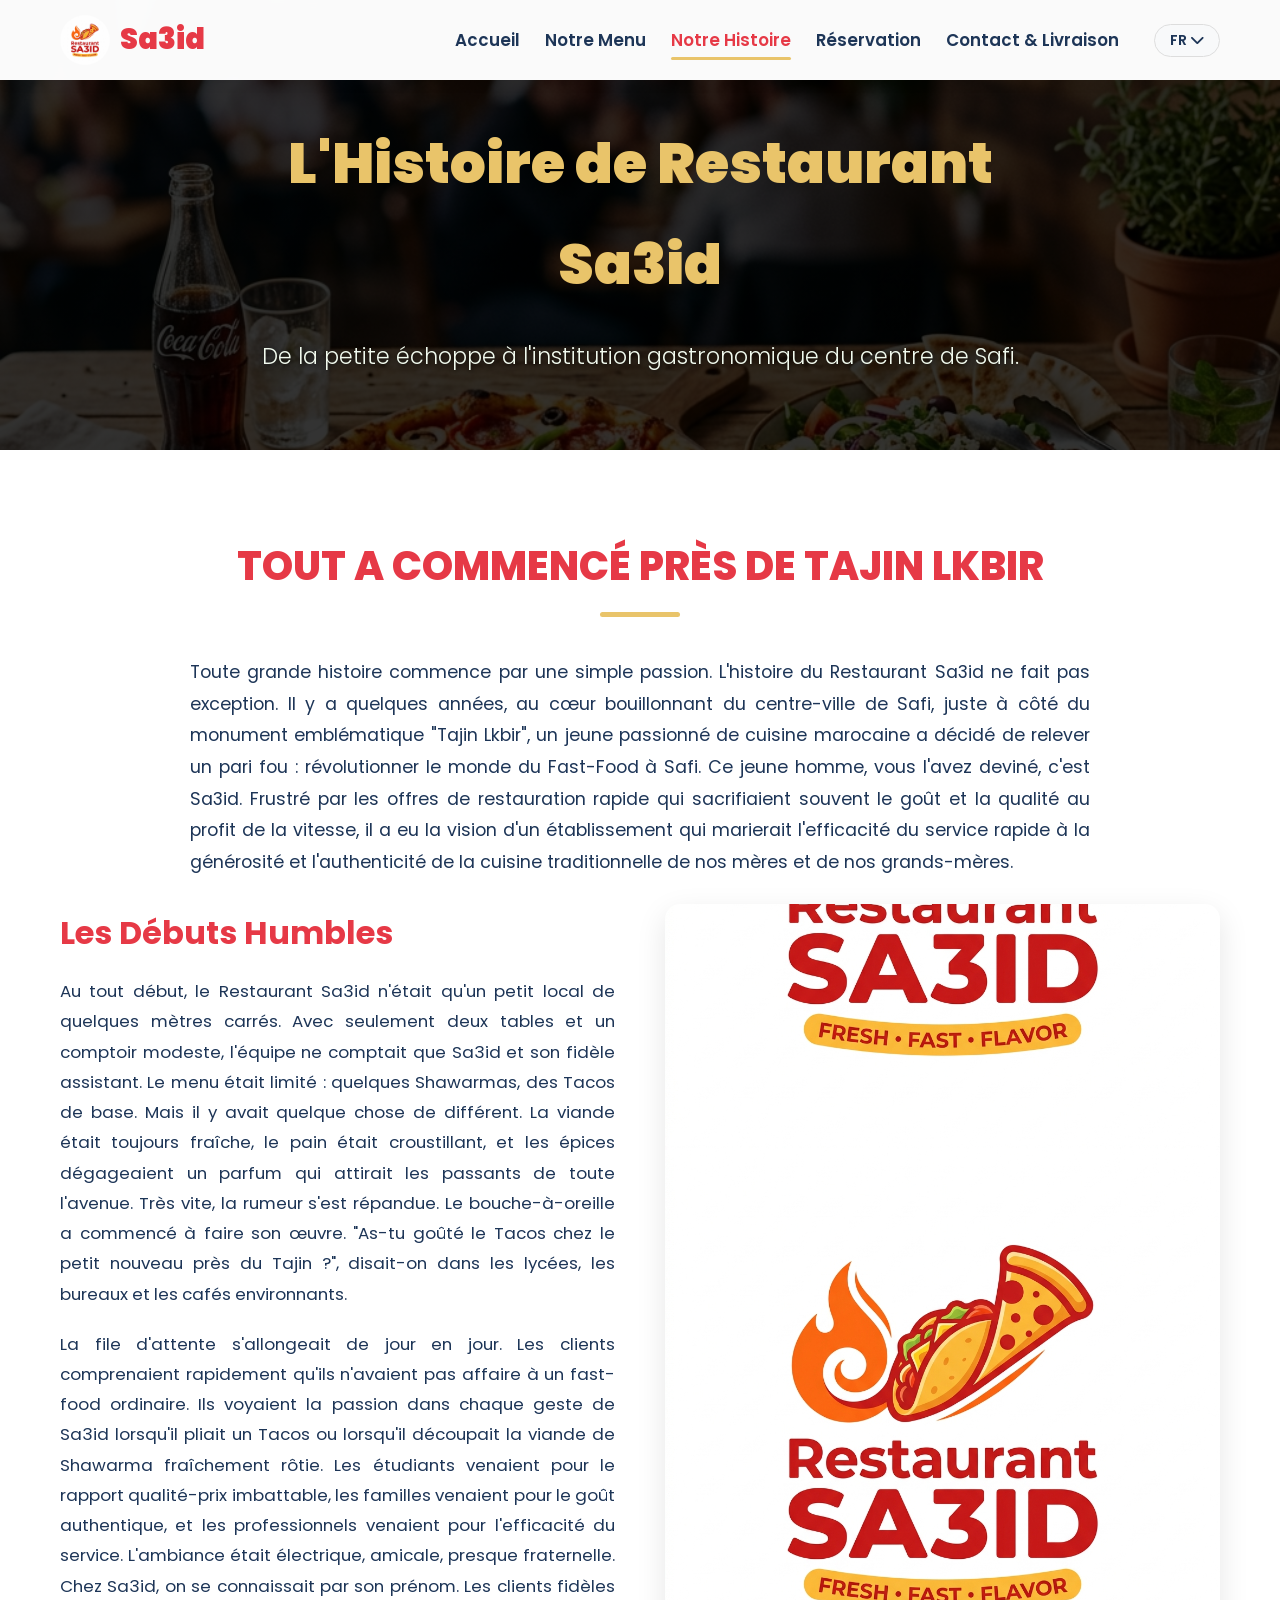
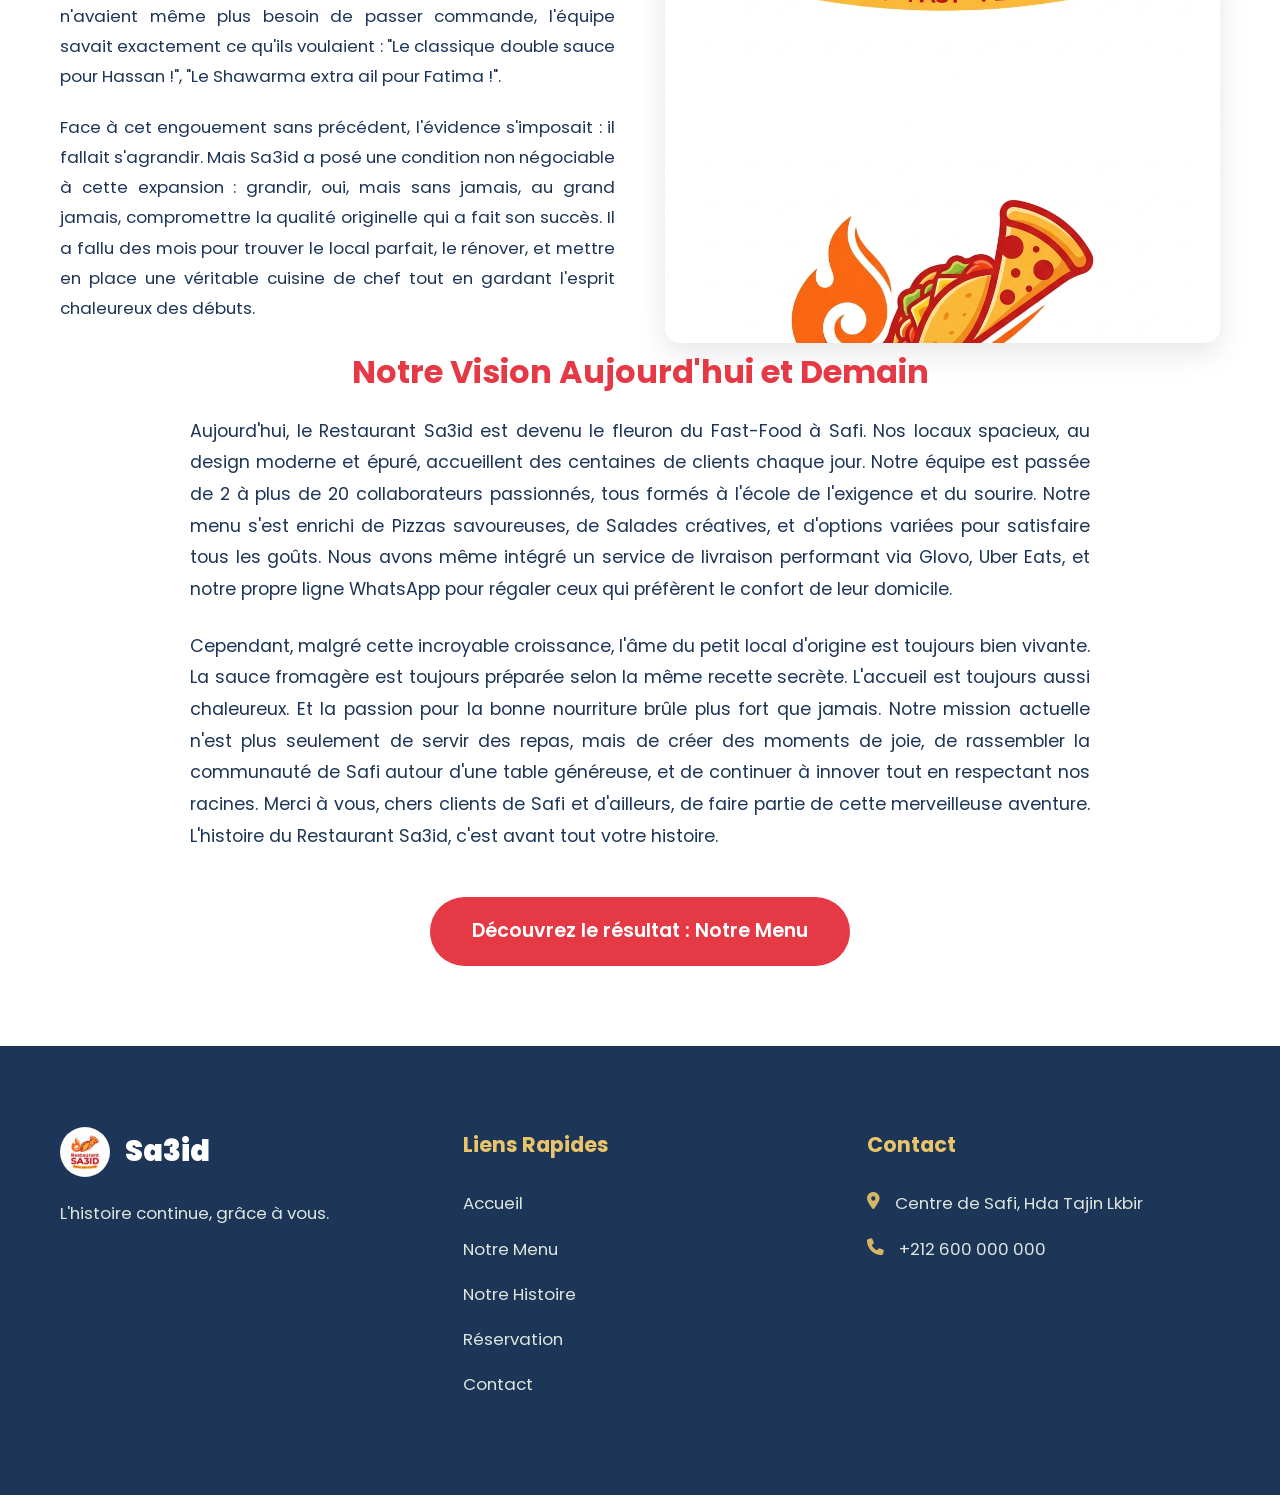
==== about.html @ 067b89a0 "Initial commit: Restaurant Sa3id 5-page website" ====
<!DOCTYPE html>
<html lang="fr">
<head>
    <meta charset="UTF-8">
    <meta name="viewport" content="width=device-width, initial-scale=1.0">
    <title>Notre Histoire - Restaurant Sa3id Safi</title>
    <meta name="description" content="L'histoire inspirante du Restaurant Sa3id. Comment nous sommes devenus l'adresse incontournable du Fast Food au centre de Safi.">
    <link rel="stylesheet" href="styles.css">
    <link href="https://fonts.googleapis.com/css2?family=Poppins:wght@300;400;600;800;900&display=swap" rel="stylesheet">
    <link rel="stylesheet" href="https://cdnjs.cloudflare.com/ajax/libs/font-awesome/6.4.0/css/all.min.css">
</head>
<body>
    <!-- Navbar -->
    <header>
        <div class="container navbar">
            <a href="index.html" class="logo">
                <img src="assets/logo.png" alt="Restaurant Sa3id Logo">
                <span>Sa3id</span>
            </a>
            <nav id="nav-links">
                <a href="index.html">Accueil</a>
                <a href="menu.html">Notre Menu</a>
                <a href="about.html" class="active-link">Notre Histoire</a>
                <a href="reservation.html">Réservation</a>
                <a href="contact.html">Contact & Livraison</a>
                <div class="lang-selector">
                    <button>FR <i class="fas fa-chevron-down"></i></button>
                    <div class="lang-dropdown">
                        <a href="#" class="lang-btn" data-lang="EN">EN</a>
                        <a href="#" class="lang-btn" data-lang="AR">AR</a>
                        <a href="#" class="lang-btn" data-lang="ES">ES</a>
                    </div>
                </div>
            </nav>
            <div class="menu-btn" id="menu-btn">
                <i class="fas fa-bars"></i>
            </div>
        </div>
    </header>

    <!-- Page Header -->
    <div class="page-header" style="background-image: linear-gradient(rgba(0,0,0,0.8), rgba(0,0,0,0.8)), url('assets/hero.png');">
        <div class="container text-center">
            <h1>L'Histoire de Restaurant Sa3id</h1>
            <p>De la petite échoppe à l'institution gastronomique du centre de Safi.</p>
        </div>
    </div>

    <!-- Intro Text -->
    <section class="section">
        <div class="container">
            <div class="long-text-block text-center mb-50">
                <h2 class="section-title">Tout a commencé près de Tajin Lkbir</h2>
                <p>Toute grande histoire commence par une simple passion. L'histoire du Restaurant Sa3id ne fait pas exception. Il y a quelques années, au cœur bouillonnant du centre-ville de Safi, juste à côté du monument emblématique "Tajin Lkbir", un jeune passionné de cuisine marocaine a décidé de relever un pari fou : révolutionner le monde du Fast-Food à Safi. Ce jeune homme, vous l'avez deviné, c'est Sa3id. Frustré par les offres de restauration rapide qui sacrifiaient souvent le goût et la qualité au profit de la vitesse, il a eu la vision d'un établissement qui marierait l'efficacité du service rapide à la générosité et l'authenticité de la cuisine traditionnelle de nos mères et de nos grands-mères.</p>
            </div>

            <div class="content-grid">
                <div class="content-text">
                    <h3 style="font-size: 2rem; color: var(--primary-color); margin-bottom: 15px;">Les Débuts Humbles</h3>
                    <p>Au tout début, le Restaurant Sa3id n'était qu'un petit local de quelques mètres carrés. Avec seulement deux tables et un comptoir modeste, l'équipe ne comptait que Sa3id et son fidèle assistant. Le menu était limité : quelques Shawarmas, des Tacos de base. Mais il y avait quelque chose de différent. La viande était toujours fraîche, le pain était croustillant, et les épices dégageaient un parfum qui attirait les passants de toute l'avenue. Très vite, la rumeur s'est répandue. Le bouche-à-oreille a commencé à faire son œuvre. "As-tu goûté le Tacos chez le petit nouveau près du Tajin ?", disait-on dans les lycées, les bureaux et les cafés environnants.</p>
                    <p>La file d'attente s'allongeait de jour en jour. Les clients comprenaient rapidement qu'ils n'avaient pas affaire à un fast-food ordinaire. Ils voyaient la passion dans chaque geste de Sa3id lorsqu'il pliait un Tacos ou lorsqu'il découpait la viande de Shawarma fraîchement rôtie. Les étudiants venaient pour le rapport qualité-prix imbattable, les familles venaient pour le goût authentique, et les professionnels venaient pour l'efficacité du service. L'ambiance était électrique, amicale, presque fraternelle. Chez Sa3id, on se connaissait par son prénom. Les clients fidèles n'avaient même plus besoin de passer commande, l'équipe savait exactement ce qu'ils voulaient : "Le classique double sauce pour Hassan !", "Le Shawarma extra ail pour Fatima !".</p>
                    <p>Face à cet engouement sans précédent, l'évidence s'imposait : il fallait s'agrandir. Mais Sa3id a posé une condition non négociable à cette expansion : grandir, oui, mais sans jamais, au grand jamais, compromettre la qualité originelle qui a fait son succès. Il a fallu des mois pour trouver le local parfait, le rénover, et mettre en place une véritable cuisine de chef tout en gardant l'esprit chaleureux des débuts.</p>
                </div>
                <div class="content-image" style="background-image: url('assets/logo.png'); border-radius: 15px; background-size: contain; background-color: var(--white); box-shadow: 0 10px 30px rgba(0,0,0,0.1);"></div>
            </div>

            <div class="long-text-block mt-50 text-center">
                <h3 style="font-size: 2rem; color: var(--primary-color); margin-bottom: 15px;">Notre Vision Aujourd'hui et Demain</h3>
                <p>Aujourd'hui, le Restaurant Sa3id est devenu le fleuron du Fast-Food à Safi. Nos locaux spacieux, au design moderne et épuré, accueillent des centaines de clients chaque jour. Notre équipe est passée de 2 à plus de 20 collaborateurs passionnés, tous formés à l'école de l'exigence et du sourire. Notre menu s'est enrichi de Pizzas savoureuses, de Salades créatives, et d'options variées pour satisfaire tous les goûts. Nous avons même intégré un service de livraison performant via Glovo, Uber Eats, et notre propre ligne WhatsApp pour régaler ceux qui préfèrent le confort de leur domicile.</p>
                <p>Cependant, malgré cette incroyable croissance, l'âme du petit local d'origine est toujours bien vivante. La sauce fromagère est toujours préparée selon la même recette secrète. L'accueil est toujours aussi chaleureux. Et la passion pour la bonne nourriture brûle plus fort que jamais. Notre mission actuelle n'est plus seulement de servir des repas, mais de créer des moments de joie, de rassembler la communauté de Safi autour d'une table généreuse, et de continuer à innover tout en respectant nos racines. Merci à vous, chers clients de Safi et d'ailleurs, de faire partie de cette merveilleuse aventure. L'histoire du Restaurant Sa3id, c'est avant tout votre histoire.</p>
                <a href="menu.html" class="btn btn-primary mt-20" style="padding: 15px 40px; font-size: 1.2rem;">Découvrez le résultat : Notre Menu</a>
            </div>
        </div>
    </section>

    <!-- Footer -->
    <footer>
        <div class="container footer-grid">
            <div class="footer-col">
                <div class="logo-footer">
                    <img src="assets/logo.png" alt="Restaurant Sa3id Logo">
                    <span>Sa3id</span>
                </div>
                <p>L'histoire continue, grâce à vous.</p>
            </div>
            <div class="footer-col">
                <h4>Liens Rapides</h4>
                <ul class="footer-links">
                    <li><a href="index.html">Accueil</a></li>
                    <li><a href="menu.html">Notre Menu</a></li>
                    <li><a href="about.html">Notre Histoire</a></li>
                    <li><a href="reservation.html">Réservation</a></li>
                    <li><a href="contact.html">Contact</a></li>
                </ul>
            </div>
            <div class="footer-col">
                <h4>Contact</h4>
                <p><i class="fas fa-map-marker-alt"></i> Centre de Safi, Hda Tajin Lkbir</p>
                <p><i class="fas fa-phone"></i> +212 600 000 000</p>
            </div>
        </div>
    </footer>

    <script src="script.js"></script>
</body>
</html>
---- styles.css ----
/* Reset & Core Styles */
* {
    margin: 0;
    padding: 0;
    box-sizing: border-box;
}

:root {
    --primary-color: #E63946; /* Vibrant Red */
    --secondary-color: #F4A261; /* Orange */
    --accent-color: #E9C46A; /* Warm Yellow */
    --text-dark: #1D3557;
    --text-light: #F1FAEE;
    --bg-light: #F8F9FA;
    --white: #ffffff;
    --transition: all 0.3s ease;
}

body {
    font-family: 'Poppins', sans-serif;
    line-height: 1.8; /* Increased line height for readability */
    color: var(--text-dark);
    background-color: var(--white);
    overflow-x: hidden;
    font-size: 1.05rem;
}

a {
    text-decoration: none;
    color: inherit;
    transition: var(--transition);
}

.container {
    max-width: 1200px;
    margin: 0 auto;
    padding: 0 20px;
}

.section {
    padding: 80px 0;
}

.section-title {
    text-align: center;
    font-size: 2.5rem;
    font-weight: 800;
    margin-bottom: 40px;
    color: var(--primary-color);
    text-transform: uppercase;
    position: relative;
}

.section-title.text-left {
    text-align: left;
}
.section-title.text-left::after {
    margin: 10px 0 0;
}

.section-title::after {
    content: '';
    display: block;
    width: 80px;
    height: 5px;
    background-color: var(--accent-color);
    margin: 10px auto 0;
    border-radius: 3px;
}

.bg-light {
    background-color: var(--bg-light);
}

.text-center {
    text-align: center;
}

.hidden {
    display: none;
}

.text-success {
    color: #2a9d8f;
    font-weight: 600;
    margin-top: 20px;
    text-align: center;
}

.mb-50 { margin-bottom: 50px; }
.mt-50 { margin-top: 50px; }
.mt-20 { margin-top: 20px; }
.text-primary { color: var(--primary-color); }

/* Buttons */
.btn {
    display: inline-block;
    padding: 12px 30px;
    border-radius: 50px;
    font-weight: 600;
    cursor: pointer;
    transition: var(--transition);
    border: 2px solid transparent;
}

.btn-primary {
    background-color: var(--primary-color);
    color: var(--white);
}

.btn-primary:hover {
    background-color: #c92a36;
    transform: translateY(-3px);
    box-shadow: 0 10px 20px rgba(230, 57, 70, 0.3);
}

.btn-outline {
    background-color: transparent;
    color: var(--white);
    border-color: var(--white);
}

.btn-outline:hover {
    background-color: var(--white);
    color: var(--text-dark);
    transform: translateY(-3px);
}

.btn-block {
    display: block;
    width: 100%;
}

/* Navbar */
header {
    background-color: rgba(255, 255, 255, 0.98);
    backdrop-filter: blur(10px);
    position: fixed;
    width: 100%;
    top: 0;
    z-index: 1000;
    box-shadow: 0 2px 15px rgba(0,0,0,0.05);
}

.navbar {
    display: flex;
    justify-content: space-between;
    align-items: center;
    height: 80px;
}

.logo {
    display: flex;
    align-items: center;
    gap: 10px;
    font-size: 1.8rem;
    font-weight: 900;
    color: var(--primary-color);
}

.logo img {
    height: 50px;
    width: auto;
    border-radius: 50%;
}

nav {
    display: flex;
    gap: 25px;
    align-items: center;
}

nav a {
    font-weight: 600;
    color: var(--text-dark);
    position: relative;
}

nav a:hover, nav a.active-link {
    color: var(--primary-color);
}

nav a.active-link::after {
    content: '';
    position: absolute;
    bottom: -5px;
    left: 0;
    width: 100%;
    height: 3px;
    background-color: var(--accent-color);
    border-radius: 2px;
}

.menu-btn {
    display: none;
    font-size: 1.8rem;
    cursor: pointer;
    color: var(--primary-color);
}

/* Language Selector */
.lang-selector {
    position: relative;
    margin-left: 10px;
}

.lang-selector button {
    background: var(--bg-light);
    border: 1px solid #ddd;
    border-radius: 20px;
    padding: 5px 15px;
    font-family: inherit;
    font-weight: 600;
    cursor: pointer;
    font-size: 0.9rem;
    color: var(--text-dark);
    transition: var(--transition);
}
.lang-selector button:hover {
    background: #e9ecef;
}

.lang-dropdown {
    position: absolute;
    top: 130%;
    right: 0;
    background: var(--white);
    box-shadow: 0 5px 25px rgba(0,0,0,0.1);
    border-radius: 8px;
    flex-direction: column;
    min-width: 80px;
    display: none;
    overflow: hidden;
}

.lang-selector:hover .lang-dropdown {
    display: flex;
}

.lang-dropdown a {
    padding: 12px 15px;
    text-align: center;
    font-weight: 600;
    border-bottom: 1px solid #eee;
}
.lang-dropdown a:last-child { border-bottom: none; }
.lang-dropdown a:hover {
    background: var(--bg-light);
    color: var(--primary-color);
}

/* Page Header & Hero */
.hero, .page-header {
    background-size: cover;
    background-position: center;
    background-attachment: fixed;
    display: flex;
    align-items: center;
    justify-content: center;
    text-align: center;
    color: var(--text-light);
    padding-top: 80px; /* Offset for navbar */
}

.hero { height: 100vh; }
.page-header { height: 50vh; min-height: 400px; }

.hero-content, .page-header .container {
    max-width: 900px;
    padding: 0 20px;
}

.hero h1 {
    font-size: 4.5rem;
    font-weight: 900;
    margin-bottom: 20px;
    text-shadow: 2px 2px 10px rgba(0,0,0,0.5);
    color: var(--white);
    line-height: 1.1;
}

.page-header h1 {
    font-size: 3.5rem;
    font-weight: 900;
    margin-bottom: 20px;
    color: var(--accent-color);
}

.hero p.hero-subtitle, .page-header p {
    font-size: 1.4rem;
    margin-bottom: 40px;
    text-shadow: 1px 1px 5px rgba(0,0,0,0.8);
    font-weight: 300;
}

.hero-buttons {
    display: flex;
    gap: 20px;
    justify-content: center;
}

/* Content Layouts */
.content-grid {
    display: grid;
    grid-template-columns: 1fr 1fr;
    gap: 50px;
    align-items: center;
}
.content-grid.reverse {
    direction: rtl;
}
.content-grid.reverse > * {
    direction: ltr;
}

.content-text p {
    margin-bottom: 20px;
    text-align: justify;
}

.content-image {
    width: 100%;
    height: 100%;
    min-height: 450px;
    background-size: cover;
    background-position: center;
    border-radius: 20px;
    box-shadow: 0 20px 40px rgba(0,0,0,0.15);
}

.long-text-block {
    max-width: 900px;
    margin: 0 auto;
}
.long-text-block p {
    margin-bottom: 25px;
    font-size: 1.1rem;
    text-align: justify;
}

/* Delivery Section */
.delivery-options {
    display: flex;
    justify-content: center;
    align-items: center;
    gap: 30px;
    margin-top: 40px;
    flex-wrap: wrap;
}

.delivery-btn {
    display: flex;
    align-items: center;
    justify-content: center;
    background: var(--white);
    padding: 15px 30px;
    border-radius: 15px;
    box-shadow: 0 5px 20px rgba(0,0,0,0.08);
    transition: var(--transition);
    border: 2px solid transparent;
}

.delivery-btn:hover {
    transform: translateY(-8px);
    box-shadow: 0 15px 30px rgba(0,0,0,0.15);
    border-color: var(--primary-color);
}

.delivery-btn.whatsapp {
    background-color: #25D366;
    color: var(--white);
    font-size: 1.2rem;
    font-weight: 700;
    gap: 10px;
    border-color: #25D366;
}
.delivery-btn.whatsapp:hover {
    background-color: #20BA56;
    color: white;
}

/* CTA Section */
.cta-section {
    background-color: var(--primary-color);
    color: var(--white);
    padding: 100px 0;
}
.cta-section .btn-primary {
    background-color: var(--white);
    color: var(--primary-color);
}
.cta-section .btn-primary:hover {
    background-color: var(--accent-color);
    color: var(--text-dark);
}

/* Footer */
footer {
    background-color: var(--text-dark);
    color: var(--text-light);
    padding: 80px 0 30px;
}

.footer-grid {
    display: grid;
    grid-template-columns: repeat(auto-fit, minmax(250px, 1fr));
    gap: 50px;
    margin-bottom: 50px;
}

.logo-footer {
    display: flex;
    align-items: center;
    gap: 15px;
    font-size: 1.8rem;
    font-weight: 900;
    color: var(--white);
    margin-bottom: 20px;
}

.logo-footer img {
    height: 50px;
    border-radius: 50%;
}

.footer-col h4 {
    color: var(--accent-color);
    margin-bottom: 25px;
    font-size: 1.3rem;
    font-weight: 700;
}

.footer-col p {
    margin-bottom: 15px;
    display: flex;
    align-items: flex-start;
    gap: 15px;
    opacity: 0.9;
}
.footer-col p i { margin-top: 5px; color: var(--accent-color); }

.footer-links {
    list-style: none;
}
.footer-links li {
    margin-bottom: 15px;
}
.footer-links a {
    opacity: 0.9;
}
.footer-links a:hover {
    opacity: 1;
    color: var(--primary-color);
    padding-left: 5px;
}

.copyright {
    text-align: center;
    padding-top: 30px;
    border-top: 1px solid rgba(255,255,255,0.1);
    font-size: 0.95rem;
    opacity: 0.8;
}

/* Responsive */
@media (max-width: 992px) {
    .content-grid {
        grid-template-columns: 1fr;
        gap: 40px;
    }
    .content-grid.reverse {
        direction: ltr;
    }
    .content-image {
        min-height: 300px;
    }
}

@media (max-width: 768px) {
    .menu-btn {
        display: block;
    }

    nav {
        display: none; 
        flex-direction: column;
        position: absolute;
        top: 80px;
        left: 0;
        width: 100%;
        background: var(--white);
        padding: 30px;
        box-shadow: 0 10px 20px rgba(0,0,0,0.1);
        gap: 20px;
    }

    nav.active {
        display: flex;
    }

    .hero h1 { font-size: 3rem; }
    .page-header h1 { font-size: 2.5rem; }
    .hero-buttons { flex-direction: column; }
    
    .delivery-options { flex-direction: column; }
    .delivery-btn { width: 100%; }
}
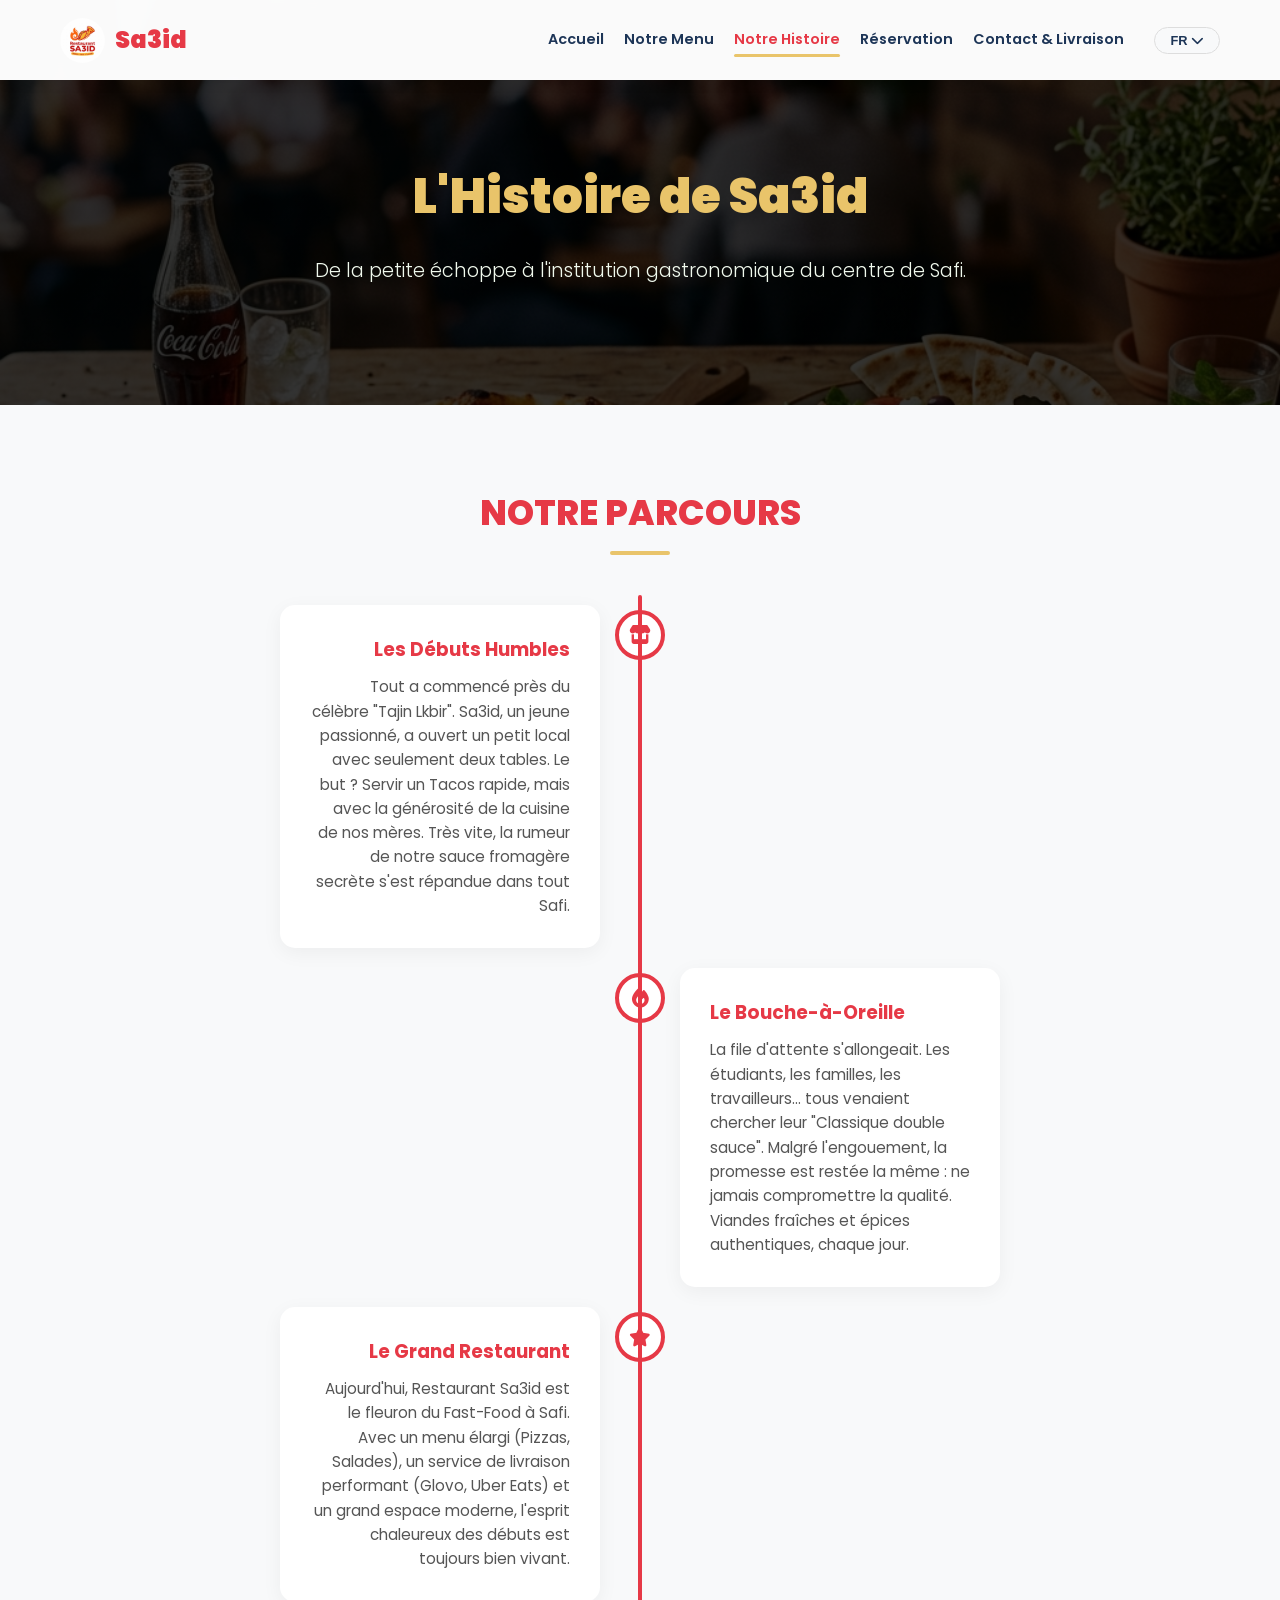
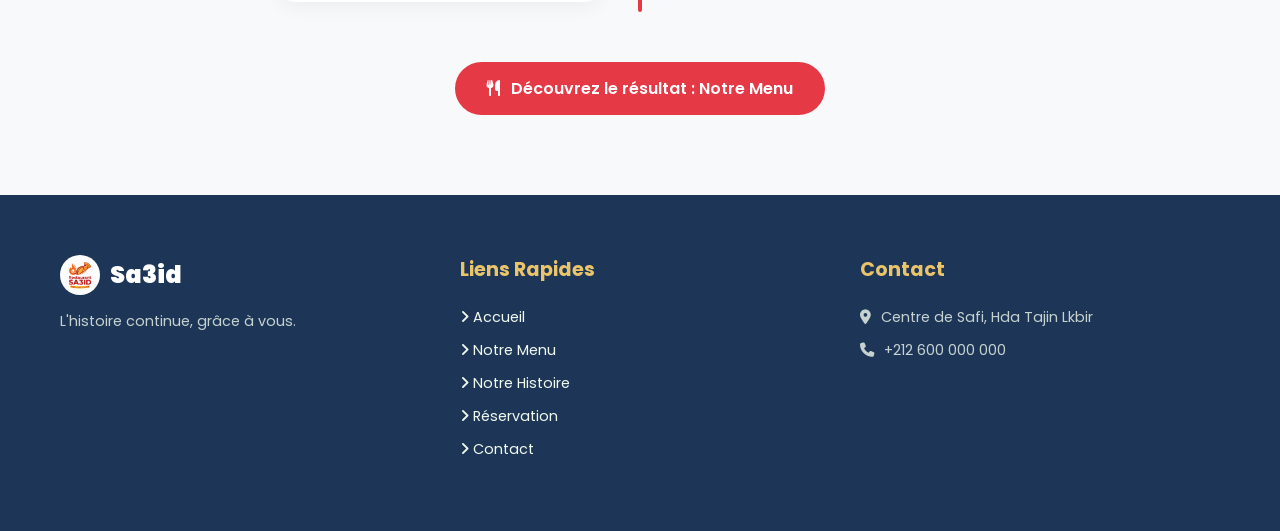
==== commit bf09db72: "UI Redesign: Added scroll animations, FontAwesome icons, grid layouts, and timelines to improve read" ====
--- a/about.html
+++ b/about.html
@@ -40,42 +40,57 @@
 
     <!-- Page Header -->
     <div class="page-header" style="background-image: linear-gradient(rgba(0,0,0,0.8), rgba(0,0,0,0.8)), url('assets/hero.png');">
-        <div class="container text-center">
-            <h1>L'Histoire de Restaurant Sa3id</h1>
+        <div class="container text-center animate-on-scroll">
+            <h1>L'Histoire de Sa3id</h1>
             <p>De la petite échoppe à l'institution gastronomique du centre de Safi.</p>
         </div>
     </div>
 
-    <!-- Intro Text -->
-    <section class="section">
+    <!-- Timeline Section -->
+    <section class="section bg-light">
         <div class="container">
-            <div class="long-text-block text-center mb-50">
-                <h2 class="section-title">Tout a commencé près de Tajin Lkbir</h2>
-                <p>Toute grande histoire commence par une simple passion. L'histoire du Restaurant Sa3id ne fait pas exception. Il y a quelques années, au cœur bouillonnant du centre-ville de Safi, juste à côté du monument emblématique "Tajin Lkbir", un jeune passionné de cuisine marocaine a décidé de relever un pari fou : révolutionner le monde du Fast-Food à Safi. Ce jeune homme, vous l'avez deviné, c'est Sa3id. Frustré par les offres de restauration rapide qui sacrifiaient souvent le goût et la qualité au profit de la vitesse, il a eu la vision d'un établissement qui marierait l'efficacité du service rapide à la générosité et l'authenticité de la cuisine traditionnelle de nos mères et de nos grands-mères.</p>
+            <h2 class="section-title animate-on-scroll">Notre Parcours</h2>
+            
+            <div class="timeline">
+                
+                <!-- Timeline Item 1 -->
+                <div class="timeline-item left animate-on-scroll delay-1">
+                    <div class="timeline-icon"><i class="fas fa-store"></i></div>
+                    <div class="timeline-content">
+                        <h3>Les Débuts Humbles</h3>
+                        <p>Tout a commencé près du célèbre "Tajin Lkbir". Sa3id, un jeune passionné, a ouvert un petit local avec seulement deux tables. Le but ? Servir un Tacos rapide, mais avec la générosité de la cuisine de nos mères. Très vite, la rumeur de notre sauce fromagère secrète s'est répandue dans tout Safi.</p>
+                    </div>
+                </div>
+
+                <!-- Timeline Item 2 -->
+                <div class="timeline-item right animate-on-scroll delay-2">
+                    <div class="timeline-icon"><i class="fas fa-fire"></i></div>
+                    <div class="timeline-content">
+                        <h3>Le Bouche-à-Oreille</h3>
+                        <p>La file d'attente s'allongeait. Les étudiants, les familles, les travailleurs... tous venaient chercher leur "Classique double sauce". Malgré l'engouement, la promesse est restée la même : ne jamais compromettre la qualité. Viandes fraîches et épices authentiques, chaque jour.</p>
+                    </div>
+                </div>
+
+                <!-- Timeline Item 3 -->
+                <div class="timeline-item left animate-on-scroll delay-3">
+                    <div class="timeline-icon"><i class="fas fa-star"></i></div>
+                    <div class="timeline-content">
+                        <h3>Le Grand Restaurant</h3>
+                        <p>Aujourd'hui, Restaurant Sa3id est le fleuron du Fast-Food à Safi. Avec un menu élargi (Pizzas, Salades), un service de livraison performant (Glovo, Uber Eats) et un grand espace moderne, l'esprit chaleureux des débuts est toujours bien vivant.</p>
+                    </div>
+                </div>
+
             </div>
 
-            <div class="content-grid">
-                <div class="content-text">
-                    <h3 style="font-size: 2rem; color: var(--primary-color); margin-bottom: 15px;">Les Débuts Humbles</h3>
-                    <p>Au tout début, le Restaurant Sa3id n'était qu'un petit local de quelques mètres carrés. Avec seulement deux tables et un comptoir modeste, l'équipe ne comptait que Sa3id et son fidèle assistant. Le menu était limité : quelques Shawarmas, des Tacos de base. Mais il y avait quelque chose de différent. La viande était toujours fraîche, le pain était croustillant, et les épices dégageaient un parfum qui attirait les passants de toute l'avenue. Très vite, la rumeur s'est répandue. Le bouche-à-oreille a commencé à faire son œuvre. "As-tu goûté le Tacos chez le petit nouveau près du Tajin ?", disait-on dans les lycées, les bureaux et les cafés environnants.</p>
-                    <p>La file d'attente s'allongeait de jour en jour. Les clients comprenaient rapidement qu'ils n'avaient pas affaire à un fast-food ordinaire. Ils voyaient la passion dans chaque geste de Sa3id lorsqu'il pliait un Tacos ou lorsqu'il découpait la viande de Shawarma fraîchement rôtie. Les étudiants venaient pour le rapport qualité-prix imbattable, les familles venaient pour le goût authentique, et les professionnels venaient pour l'efficacité du service. L'ambiance était électrique, amicale, presque fraternelle. Chez Sa3id, on se connaissait par son prénom. Les clients fidèles n'avaient même plus besoin de passer commande, l'équipe savait exactement ce qu'ils voulaient : "Le classique double sauce pour Hassan !", "Le Shawarma extra ail pour Fatima !".</p>
-                    <p>Face à cet engouement sans précédent, l'évidence s'imposait : il fallait s'agrandir. Mais Sa3id a posé une condition non négociable à cette expansion : grandir, oui, mais sans jamais, au grand jamais, compromettre la qualité originelle qui a fait son succès. Il a fallu des mois pour trouver le local parfait, le rénover, et mettre en place une véritable cuisine de chef tout en gardant l'esprit chaleureux des débuts.</p>
-                </div>
-                <div class="content-image" style="background-image: url('assets/logo.png'); border-radius: 15px; background-size: contain; background-color: var(--white); box-shadow: 0 10px 30px rgba(0,0,0,0.1);"></div>
-            </div>
-
-            <div class="long-text-block mt-50 text-center">
-                <h3 style="font-size: 2rem; color: var(--primary-color); margin-bottom: 15px;">Notre Vision Aujourd'hui et Demain</h3>
-                <p>Aujourd'hui, le Restaurant Sa3id est devenu le fleuron du Fast-Food à Safi. Nos locaux spacieux, au design moderne et épuré, accueillent des centaines de clients chaque jour. Notre équipe est passée de 2 à plus de 20 collaborateurs passionnés, tous formés à l'école de l'exigence et du sourire. Notre menu s'est enrichi de Pizzas savoureuses, de Salades créatives, et d'options variées pour satisfaire tous les goûts. Nous avons même intégré un service de livraison performant via Glovo, Uber Eats, et notre propre ligne WhatsApp pour régaler ceux qui préfèrent le confort de leur domicile.</p>
-                <p>Cependant, malgré cette incroyable croissance, l'âme du petit local d'origine est toujours bien vivante. La sauce fromagère est toujours préparée selon la même recette secrète. L'accueil est toujours aussi chaleureux. Et la passion pour la bonne nourriture brûle plus fort que jamais. Notre mission actuelle n'est plus seulement de servir des repas, mais de créer des moments de joie, de rassembler la communauté de Safi autour d'une table généreuse, et de continuer à innover tout en respectant nos racines. Merci à vous, chers clients de Safi et d'ailleurs, de faire partie de cette merveilleuse aventure. L'histoire du Restaurant Sa3id, c'est avant tout votre histoire.</p>
-                <a href="menu.html" class="btn btn-primary mt-20" style="padding: 15px 40px; font-size: 1.2rem;">Découvrez le résultat : Notre Menu</a>
+            <div class="text-center mt-50 animate-on-scroll">
+                <a href="menu.html" class="btn btn-primary"><i class="fas fa-utensils"></i> Découvrez le résultat : Notre Menu</a>
             </div>
         </div>
     </section>
 
     <!-- Footer -->
     <footer>
-        <div class="container footer-grid">
+        <div class="container footer-grid animate-on-scroll">
             <div class="footer-col">
                 <div class="logo-footer">
                     <img src="assets/logo.png" alt="Restaurant Sa3id Logo">
@@ -86,11 +101,11 @@
             <div class="footer-col">
                 <h4>Liens Rapides</h4>
                 <ul class="footer-links">
-                    <li><a href="index.html">Accueil</a></li>
-                    <li><a href="menu.html">Notre Menu</a></li>
-                    <li><a href="about.html">Notre Histoire</a></li>
-                    <li><a href="reservation.html">Réservation</a></li>
-                    <li><a href="contact.html">Contact</a></li>
+                    <li><a href="index.html"><i class="fas fa-angle-right"></i> Accueil</a></li>
+                    <li><a href="menu.html"><i class="fas fa-angle-right"></i> Notre Menu</a></li>
+                    <li><a href="about.html"><i class="fas fa-angle-right"></i> Notre Histoire</a></li>
+                    <li><a href="reservation.html"><i class="fas fa-angle-right"></i> Réservation</a></li>
+                    <li><a href="contact.html"><i class="fas fa-angle-right"></i> Contact</a></li>
                 </ul>
             </div>
             <div class="footer-col">
--- a/styles.css
+++ b/styles.css
@@ -6,9 +6,9 @@
 }
 
 :root {
-    --primary-color: #E63946; /* Vibrant Red */
-    --secondary-color: #F4A261; /* Orange */
-    --accent-color: #E9C46A; /* Warm Yellow */
+    --primary-color: #E63946;
+    --secondary-color: #F4A261;
+    --accent-color: #E9C46A;
     --text-dark: #1D3557;
     --text-light: #F1FAEE;
     --bg-light: #F8F9FA;
@@ -18,11 +18,11 @@
 
 body {
     font-family: 'Poppins', sans-serif;
-    line-height: 1.8; /* Increased line height for readability */
+    line-height: 1.6;
     color: var(--text-dark);
     background-color: var(--white);
     overflow-x: hidden;
-    font-size: 1.05rem;
+    font-size: 1rem;
 }
 
 a {
@@ -41,60 +41,58 @@
     padding: 80px 0;
 }
 
+/* Animations Classes (Hidden initially, then animated via JS) */
+.animate-on-scroll {
+    opacity: 0;
+    transform: translateY(30px);
+    transition: opacity 0.8s ease-out, transform 0.8s ease-out;
+}
+.animate-on-scroll.is-visible {
+    opacity: 1;
+    transform: translateY(0);
+}
+.delay-1 { transition-delay: 0.1s; }
+.delay-2 { transition-delay: 0.2s; }
+.delay-3 { transition-delay: 0.3s; }
+
+/* Titles */
 .section-title {
     text-align: center;
-    font-size: 2.5rem;
+    font-size: 2.2rem;
     font-weight: 800;
     margin-bottom: 40px;
     color: var(--primary-color);
     text-transform: uppercase;
     position: relative;
 }
-
-.section-title.text-left {
-    text-align: left;
-}
-.section-title.text-left::after {
-    margin: 10px 0 0;
-}
-
 .section-title::after {
     content: '';
     display: block;
-    width: 80px;
-    height: 5px;
+    width: 60px;
+    height: 4px;
     background-color: var(--accent-color);
     margin: 10px auto 0;
-    border-radius: 3px;
-}
-
-.bg-light {
-    background-color: var(--bg-light);
-}
-
-.text-center {
-    text-align: center;
-}
-
-.hidden {
-    display: none;
-}
-
-.text-success {
-    color: #2a9d8f;
-    font-weight: 600;
-    margin-top: 20px;
-    text-align: center;
-}
-
+    border-radius: 2px;
+}
+.section-title.text-left { text-align: left; }
+.section-title.text-left::after { margin: 10px 0 0; }
+.text-center { text-align: center; }
+
+/* Utilities */
+.bg-light { background-color: var(--bg-light); }
 .mb-50 { margin-bottom: 50px; }
 .mt-50 { margin-top: 50px; }
 .mt-20 { margin-top: 20px; }
 .text-primary { color: var(--primary-color); }
+.hidden { display: none; }
+.text-success { color: #2a9d8f; font-weight: 600; text-align: center; }
 
 /* Buttons */
 .btn {
-    display: inline-block;
+    display: inline-flex;
+    align-items: center;
+    justify-content: center;
+    gap: 10px;
     padding: 12px 30px;
     border-radius: 50px;
     font-weight: 600;
@@ -102,34 +100,19 @@
     transition: var(--transition);
     border: 2px solid transparent;
 }
-
-.btn-primary {
-    background-color: var(--primary-color);
-    color: var(--white);
-}
-
+.btn-primary { background-color: var(--primary-color); color: var(--white); }
 .btn-primary:hover {
     background-color: #c92a36;
     transform: translateY(-3px);
     box-shadow: 0 10px 20px rgba(230, 57, 70, 0.3);
 }
-
-.btn-outline {
-    background-color: transparent;
-    color: var(--white);
-    border-color: var(--white);
-}
-
+.btn-outline { background-color: transparent; color: var(--white); border-color: var(--white); }
 .btn-outline:hover {
     background-color: var(--white);
     color: var(--text-dark);
     transform: translateY(-3px);
 }
-
-.btn-block {
-    display: block;
-    width: 100%;
-}
+.btn-block { display: block; width: 100%; }
 
 /* Navbar */
 header {
@@ -141,45 +124,24 @@
     z-index: 1000;
     box-shadow: 0 2px 15px rgba(0,0,0,0.05);
 }
-
 .navbar {
     display: flex;
     justify-content: space-between;
     align-items: center;
     height: 80px;
 }
-
 .logo {
     display: flex;
     align-items: center;
     gap: 10px;
-    font-size: 1.8rem;
+    font-size: 1.5rem;
     font-weight: 900;
     color: var(--primary-color);
 }
-
-.logo img {
-    height: 50px;
-    width: auto;
-    border-radius: 50%;
-}
-
-nav {
-    display: flex;
-    gap: 25px;
-    align-items: center;
-}
-
-nav a {
-    font-weight: 600;
-    color: var(--text-dark);
-    position: relative;
-}
-
-nav a:hover, nav a.active-link {
-    color: var(--primary-color);
-}
-
+.logo img { height: 45px; border-radius: 50%; }
+nav { display: flex; gap: 20px; align-items: center; }
+nav a { font-weight: 600; color: var(--text-dark); position: relative; font-size: 0.9rem; }
+nav a:hover, nav a.active-link { color: var(--primary-color); }
 nav a.active-link::after {
     content: '';
     position: absolute;
@@ -190,318 +152,182 @@
     background-color: var(--accent-color);
     border-radius: 2px;
 }
-
-.menu-btn {
-    display: none;
-    font-size: 1.8rem;
-    cursor: pointer;
-    color: var(--primary-color);
-}
+.menu-btn { display: none; font-size: 1.8rem; cursor: pointer; color: var(--primary-color); }
 
 /* Language Selector */
-.lang-selector {
-    position: relative;
-    margin-left: 10px;
-}
-
+.lang-selector { position: relative; margin-left: 10px; }
 .lang-selector button {
-    background: var(--bg-light);
-    border: 1px solid #ddd;
-    border-radius: 20px;
-    padding: 5px 15px;
-    font-family: inherit;
-    font-weight: 600;
-    cursor: pointer;
-    font-size: 0.9rem;
-    color: var(--text-dark);
-    transition: var(--transition);
-}
-.lang-selector button:hover {
-    background: #e9ecef;
-}
-
+    background: var(--bg-light); border: 1px solid #ddd; border-radius: 20px;
+    padding: 5px 15px; font-weight: 600; cursor: pointer; font-size: 0.8rem; color: var(--text-dark);
+}
 .lang-dropdown {
-    position: absolute;
-    top: 130%;
-    right: 0;
-    background: var(--white);
-    box-shadow: 0 5px 25px rgba(0,0,0,0.1);
-    border-radius: 8px;
-    flex-direction: column;
-    min-width: 80px;
-    display: none;
-    overflow: hidden;
-}
-
-.lang-selector:hover .lang-dropdown {
-    display: flex;
-}
-
-.lang-dropdown a {
-    padding: 12px 15px;
-    text-align: center;
-    font-weight: 600;
-    border-bottom: 1px solid #eee;
-}
-.lang-dropdown a:last-child { border-bottom: none; }
-.lang-dropdown a:hover {
-    background: var(--bg-light);
-    color: var(--primary-color);
-}
+    position: absolute; top: 130%; right: 0; background: var(--white);
+    box-shadow: 0 5px 25px rgba(0,0,0,0.1); border-radius: 8px; flex-direction: column; min-width: 80px; display: none;
+}
+.lang-selector:hover .lang-dropdown { display: flex; }
+.lang-dropdown a { padding: 10px 15px; text-align: center; font-weight: 600; border-bottom: 1px solid #eee; font-size: 0.8rem;}
+.lang-dropdown a:hover { background: var(--bg-light); color: var(--primary-color); }
 
 /* Page Header & Hero */
 .hero, .page-header {
-    background-size: cover;
-    background-position: center;
-    background-attachment: fixed;
+    background-size: cover; background-position: center; background-attachment: fixed;
+    display: flex; align-items: center; justify-content: center; text-align: center;
+    color: var(--text-light); padding-top: 80px;
+}
+.hero { height: 100vh; }
+.page-header { height: 45vh; min-height: 350px; }
+.hero-content, .page-header .container { max-width: 900px; padding: 0 20px; }
+.hero h1 { font-size: 3.5rem; font-weight: 900; margin-bottom: 20px; text-shadow: 2px 2px 10px rgba(0,0,0,0.5); color: var(--white); line-height: 1.2; }
+.page-header h1 { font-size: 3rem; font-weight: 900; margin-bottom: 20px; color: var(--accent-color); }
+.hero p.hero-subtitle, .page-header p { font-size: 1.2rem; margin-bottom: 40px; font-weight: 300; }
+
+/* Card Grids & Layouts (Replaces long text) */
+.features-grid {
+    display: grid;
+    grid-template-columns: repeat(auto-fit, minmax(300px, 1fr));
+    gap: 30px;
+}
+
+.feature-card {
+    background: var(--white);
+    padding: 30px;
+    border-radius: 15px;
+    box-shadow: 0 10px 30px rgba(0,0,0,0.05);
+    text-align: center;
+    transition: var(--transition);
+    border-bottom: 4px solid transparent;
+}
+.feature-card:hover {
+    transform: translateY(-10px);
+    box-shadow: 0 15px 40px rgba(0,0,0,0.1);
+    border-color: var(--primary-color);
+}
+.feature-icon {
+    font-size: 3rem;
+    color: var(--primary-color);
+    margin-bottom: 20px;
+}
+.feature-card h3 {
+    margin-bottom: 15px;
+    font-size: 1.3rem;
+    color: var(--text-dark);
+}
+.feature-card p {
+    font-size: 0.95rem;
+    color: #555;
+}
+
+/* Horizontal Info Cards */
+.horizontal-card {
     display: flex;
     align-items: center;
-    justify-content: center;
-    text-align: center;
-    color: var(--text-light);
-    padding-top: 80px; /* Offset for navbar */
-}
-
-.hero { height: 100vh; }
-.page-header { height: 50vh; min-height: 400px; }
-
-.hero-content, .page-header .container {
-    max-width: 900px;
-    padding: 0 20px;
-}
-
-.hero h1 {
-    font-size: 4.5rem;
-    font-weight: 900;
-    margin-bottom: 20px;
-    text-shadow: 2px 2px 10px rgba(0,0,0,0.5);
-    color: var(--white);
-    line-height: 1.1;
-}
-
-.page-header h1 {
-    font-size: 3.5rem;
-    font-weight: 900;
-    margin-bottom: 20px;
-    color: var(--accent-color);
-}
-
-.hero p.hero-subtitle, .page-header p {
-    font-size: 1.4rem;
-    margin-bottom: 40px;
-    text-shadow: 1px 1px 5px rgba(0,0,0,0.8);
-    font-weight: 300;
-}
-
-.hero-buttons {
-    display: flex;
-    gap: 20px;
-    justify-content: center;
-}
-
-/* Content Layouts */
-.content-grid {
+    gap: 30px;
+    background: var(--white);
+    padding: 30px;
+    border-radius: 15px;
+    box-shadow: 0 10px 30px rgba(0,0,0,0.05);
+    margin-bottom: 30px;
+    transition: var(--transition);
+}
+.horizontal-card:hover { transform: translateX(10px); box-shadow: 0 15px 40px rgba(0,0,0,0.1); }
+.horizontal-card .icon-container {
+    width: 80px; height: 80px; background: var(--bg-light); border-radius: 50%;
+    display: flex; align-items: center; justify-content: center; font-size: 2rem; color: var(--primary-color); flex-shrink: 0;
+}
+.horizontal-card .text-content h3 { font-size: 1.4rem; margin-bottom: 10px; color: var(--primary-color); }
+.horizontal-card .text-content p { font-size: 0.95rem; color: #555; }
+
+/* Menu Cards (for menu.html) */
+.menu-layout {
     display: grid;
     grid-template-columns: 1fr 1fr;
     gap: 50px;
-    align-items: center;
-}
-.content-grid.reverse {
-    direction: rtl;
-}
-.content-grid.reverse > * {
-    direction: ltr;
-}
-
-.content-text p {
-    margin-bottom: 20px;
-    text-align: justify;
-}
-
-.content-image {
-    width: 100%;
-    height: 100%;
-    min-height: 450px;
-    background-size: cover;
-    background-position: center;
-    border-radius: 20px;
-    box-shadow: 0 20px 40px rgba(0,0,0,0.15);
-}
-
-.long-text-block {
-    max-width: 900px;
-    margin: 0 auto;
-}
-.long-text-block p {
-    margin-bottom: 25px;
-    font-size: 1.1rem;
-    text-align: justify;
-}
+    align-items: stretch;
+    margin-bottom: 60px;
+}
+.menu-layout.reverse { direction: rtl; }
+.menu-layout.reverse > * { direction: ltr; }
+.menu-image {
+    background-size: cover; background-position: center; border-radius: 15px; min-height: 350px;
+    box-shadow: 0 10px 30px rgba(0,0,0,0.1);
+}
+.menu-info {
+    background: var(--bg-light); padding: 40px; border-radius: 15px;
+}
+.menu-info h3 { font-size: 1.8rem; color: var(--primary-color); margin-bottom: 15px; }
+.menu-info .price-tag {
+    display: inline-block; background: var(--accent-color); color: var(--text-dark); font-weight: 800;
+    padding: 5px 15px; border-radius: 20px; margin-bottom: 20px;
+}
+.menu-list { list-style: none; margin-bottom: 25px; }
+.menu-list li { margin-bottom: 10px; font-size: 0.95rem; display: flex; gap: 10px; align-items: flex-start; }
+.menu-list li i { color: var(--primary-color); margin-top: 5px; }
+
+/* Timeline (for about.html) */
+.timeline {
+    position: relative; max-width: 800px; margin: 0 auto;
+}
+.timeline::after {
+    content: ''; position: absolute; width: 4px; background-color: var(--primary-color);
+    top: 0; bottom: 0; left: 50%; margin-left: -2px; border-radius: 2px;
+}
+.timeline-item {
+    padding: 10px 40px; position: relative; background-color: inherit; width: 50%;
+}
+.timeline-item.left { left: 0; text-align: right; }
+.timeline-item.right { left: 50%; }
+.timeline-icon {
+    position: absolute; width: 50px; height: 50px; right: -25px; background-color: var(--white); border: 4px solid var(--primary-color);
+    top: 15px; border-radius: 50%; z-index: 1; display: flex; align-items: center; justify-content: center; font-size: 1.2rem; color: var(--primary-color);
+}
+.timeline-item.right .timeline-icon { left: -25px; }
+.timeline-content {
+    padding: 30px; background-color: var(--white); border-radius: 15px; box-shadow: 0 5px 20px rgba(0,0,0,0.05);
+}
+.timeline-content h3 { color: var(--primary-color); margin-bottom: 10px; }
+.timeline-content p { font-size: 0.95rem; color: #555; }
 
 /* Delivery Section */
-.delivery-options {
-    display: flex;
-    justify-content: center;
-    align-items: center;
-    gap: 30px;
-    margin-top: 40px;
-    flex-wrap: wrap;
-}
-
+.delivery-options { display: flex; justify-content: center; align-items: center; gap: 20px; flex-wrap: wrap; }
 .delivery-btn {
-    display: flex;
-    align-items: center;
-    justify-content: center;
-    background: var(--white);
-    padding: 15px 30px;
-    border-radius: 15px;
-    box-shadow: 0 5px 20px rgba(0,0,0,0.08);
-    transition: var(--transition);
-    border: 2px solid transparent;
-}
-
-.delivery-btn:hover {
-    transform: translateY(-8px);
-    box-shadow: 0 15px 30px rgba(0,0,0,0.15);
-    border-color: var(--primary-color);
-}
-
-.delivery-btn.whatsapp {
-    background-color: #25D366;
-    color: var(--white);
-    font-size: 1.2rem;
-    font-weight: 700;
-    gap: 10px;
-    border-color: #25D366;
-}
-.delivery-btn.whatsapp:hover {
-    background-color: #20BA56;
-    color: white;
-}
-
-/* CTA Section */
-.cta-section {
-    background-color: var(--primary-color);
-    color: var(--white);
-    padding: 100px 0;
-}
-.cta-section .btn-primary {
-    background-color: var(--white);
-    color: var(--primary-color);
-}
-.cta-section .btn-primary:hover {
-    background-color: var(--accent-color);
-    color: var(--text-dark);
-}
+    display: flex; align-items: center; justify-content: center; background: var(--white); padding: 15px 30px; border-radius: 15px;
+    box-shadow: 0 5px 20px rgba(0,0,0,0.08); transition: var(--transition); border: 2px solid transparent; width: 250px;
+}
+.delivery-btn:hover { transform: translateY(-5px); border-color: var(--primary-color); }
+.delivery-btn.whatsapp { background-color: #25D366; color: var(--white); font-size: 1.1rem; gap: 10px; border-color: #25D366; }
 
 /* Footer */
-footer {
-    background-color: var(--text-dark);
-    color: var(--text-light);
-    padding: 80px 0 30px;
-}
-
-.footer-grid {
-    display: grid;
-    grid-template-columns: repeat(auto-fit, minmax(250px, 1fr));
-    gap: 50px;
-    margin-bottom: 50px;
-}
-
-.logo-footer {
-    display: flex;
-    align-items: center;
-    gap: 15px;
-    font-size: 1.8rem;
-    font-weight: 900;
-    color: var(--white);
-    margin-bottom: 20px;
-}
-
-.logo-footer img {
-    height: 50px;
-    border-radius: 50%;
-}
-
-.footer-col h4 {
-    color: var(--accent-color);
-    margin-bottom: 25px;
-    font-size: 1.3rem;
-    font-weight: 700;
-}
-
-.footer-col p {
-    margin-bottom: 15px;
-    display: flex;
-    align-items: flex-start;
-    gap: 15px;
-    opacity: 0.9;
-}
-.footer-col p i { margin-top: 5px; color: var(--accent-color); }
-
-.footer-links {
-    list-style: none;
-}
-.footer-links li {
-    margin-bottom: 15px;
-}
-.footer-links a {
-    opacity: 0.9;
-}
-.footer-links a:hover {
-    opacity: 1;
-    color: var(--primary-color);
-    padding-left: 5px;
-}
-
-.copyright {
-    text-align: center;
-    padding-top: 30px;
-    border-top: 1px solid rgba(255,255,255,0.1);
-    font-size: 0.95rem;
-    opacity: 0.8;
-}
+footer { background-color: var(--text-dark); color: var(--text-light); padding: 60px 0 20px; }
+.footer-grid { display: grid; grid-template-columns: repeat(auto-fit, minmax(250px, 1fr)); gap: 40px; margin-bottom: 40px; }
+.logo-footer { display: flex; align-items: center; gap: 10px; font-size: 1.5rem; font-weight: 900; color: var(--white); margin-bottom: 15px; }
+.logo-footer img { height: 40px; border-radius: 50%; }
+.footer-col h4 { color: var(--accent-color); margin-bottom: 20px; font-size: 1.2rem; }
+.footer-col p { margin-bottom: 10px; display: flex; align-items: center; gap: 10px; font-size: 0.9rem; opacity: 0.8; }
+.footer-links { list-style: none; }
+.footer-links li { margin-bottom: 10px; font-size: 0.9rem; }
+.footer-links a:hover { color: var(--primary-color); padding-left: 5px; }
+.copyright { text-align: center; padding-top: 20px; border-top: 1px solid rgba(255,255,255,0.1); font-size: 0.85rem; opacity: 0.6; }
 
 /* Responsive */
 @media (max-width: 992px) {
-    .content-grid {
-        grid-template-columns: 1fr;
-        gap: 40px;
+    .menu-layout { grid-template-columns: 1fr; gap: 30px; }
+    .menu-layout.reverse { direction: ltr; }
+    .menu-image { min-height: 250px; }
+    
+    .timeline::after { left: 31px; }
+    .timeline-item { width: 100%; padding-left: 80px; padding-right: 0; }
+    .timeline-item.left { text-align: left; }
+    .timeline-item.right { left: 0; }
+    .timeline-icon { left: 6px !important; }
+}
+@media (max-width: 768px) {
+    .menu-btn { display: block; }
+    nav {
+        display: none; flex-direction: column; position: absolute; top: 80px; left: 0; width: 100%;
+        background: var(--white); padding: 20px; box-shadow: 0 10px 20px rgba(0,0,0,0.1); gap: 15px;
     }
-    .content-grid.reverse {
-        direction: ltr;
-    }
-    .content-image {
-        min-height: 300px;
-    }
-}
-
-@media (max-width: 768px) {
-    .menu-btn {
-        display: block;
-    }
-
-    nav {
-        display: none; 
-        flex-direction: column;
-        position: absolute;
-        top: 80px;
-        left: 0;
-        width: 100%;
-        background: var(--white);
-        padding: 30px;
-        box-shadow: 0 10px 20px rgba(0,0,0,0.1);
-        gap: 20px;
-    }
-
-    nav.active {
-        display: flex;
-    }
-
-    .hero h1 { font-size: 3rem; }
-    .page-header h1 { font-size: 2.5rem; }
-    .hero-buttons { flex-direction: column; }
-    
-    .delivery-options { flex-direction: column; }
-    .delivery-btn { width: 100%; }
-}
+    nav.active { display: flex; }
+    .hero h1 { font-size: 2.5rem; }
+    .page-header h1 { font-size: 2rem; }
+    .horizontal-card { flex-direction: column; text-align: center; gap: 15px; }
+}
